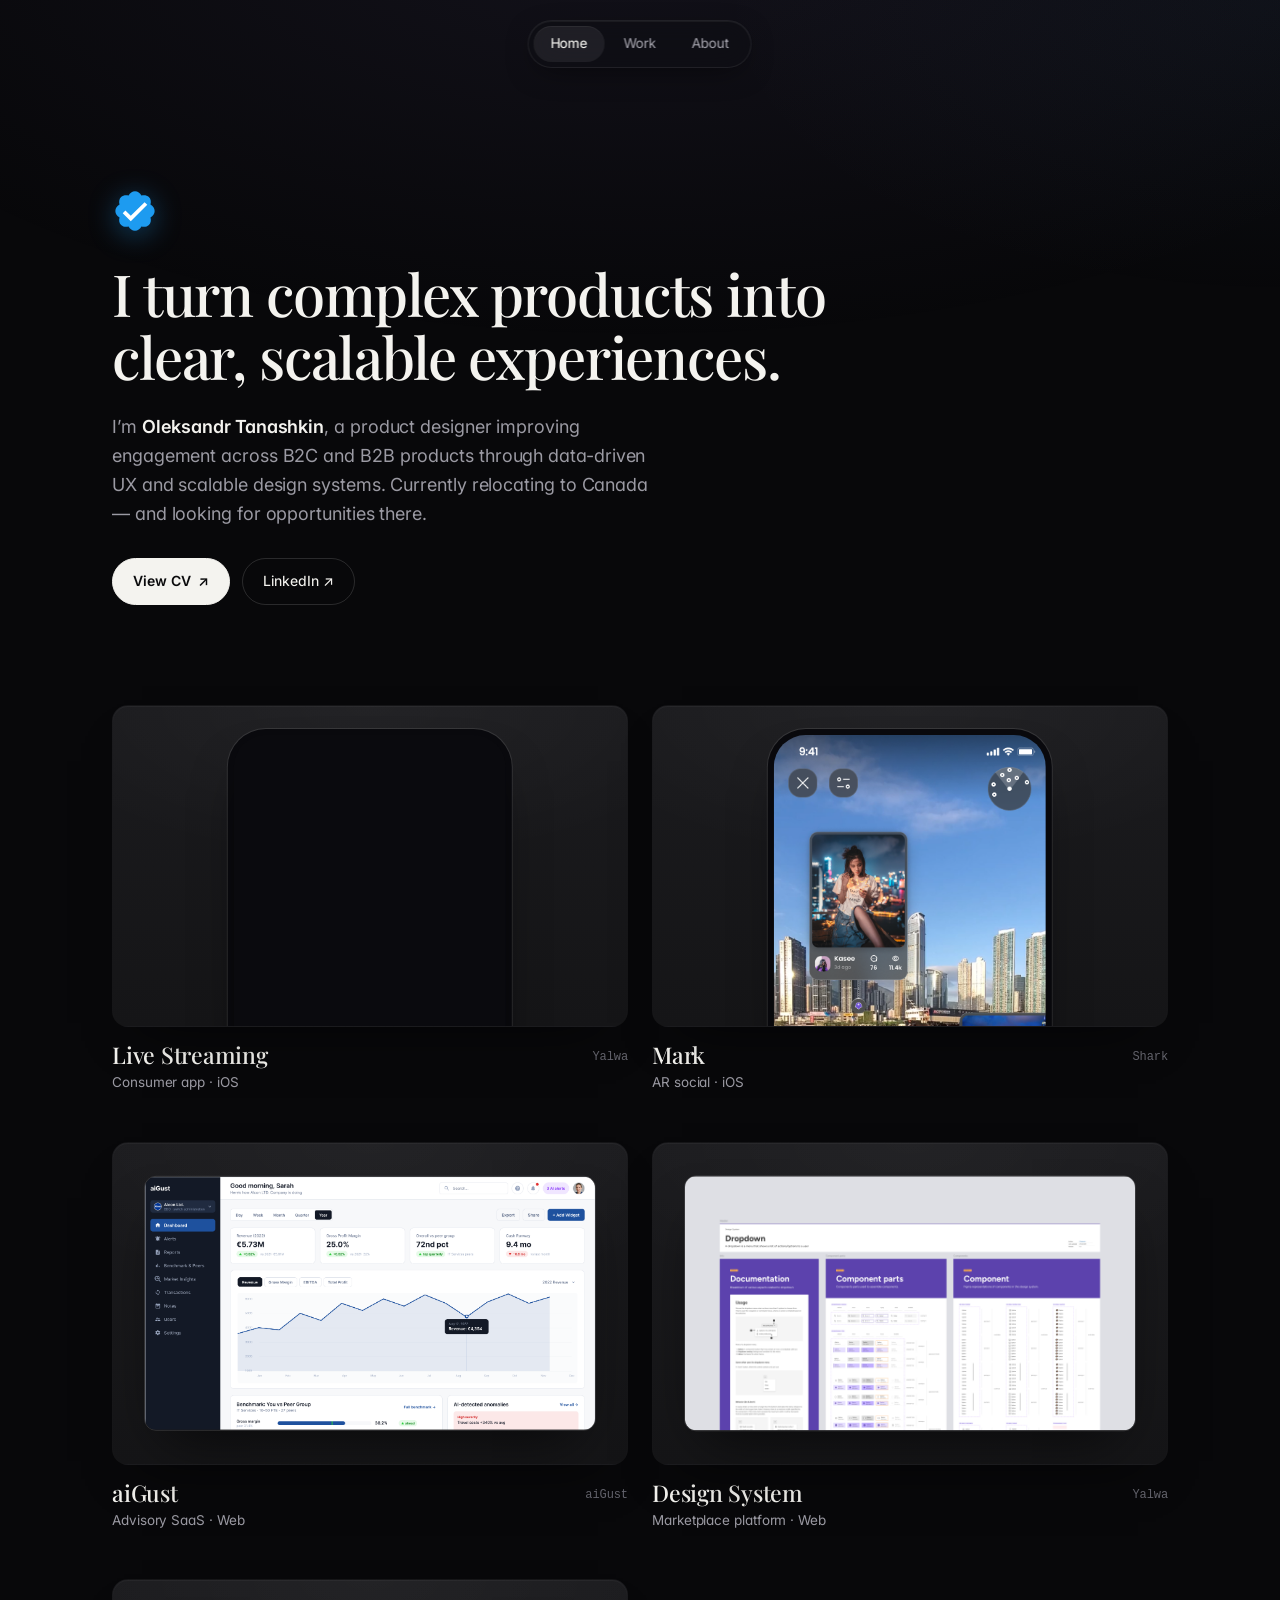
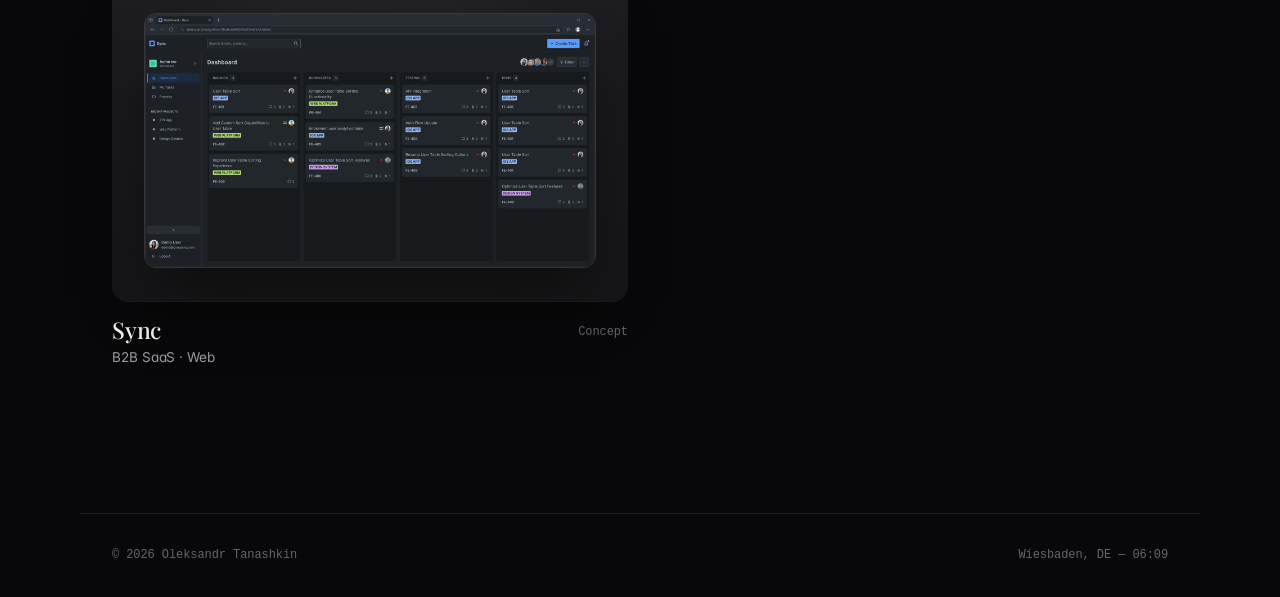
==== index.html @ a7ae7791 "Koala peek: clip below the badge so it hides cleanly instead of dissolving Co-Authored-By: Claude Op" ====
<!DOCTYPE html>
<html lang="en">
<head>
  <meta charset="UTF-8" />
  <meta name="viewport" content="width=device-width, initial-scale=1.0" />
  <title>Oleksandr Tanashkin — Product Designer</title>
  <meta name="description" content="Oleksandr Tanashkin is a product designer based in Wiesbaden, Germany. Worked at Yalwa, Shark Software." />
  <link rel="preconnect" href="https://fonts.googleapis.com" />
  <link rel="preconnect" href="https://fonts.gstatic.com" crossorigin />
  <link href="https://fonts.googleapis.com/css2?family=Playfair+Display:ital,wght@0,400..700;1,400..600&family=Inter:wght@400;500;600&family=Caveat:wght@500;600&display=swap" rel="stylesheet" />
  <link rel="stylesheet" href="assets/css/style.css" />
</head>
<body>
  <nav class="pill">
    <a href="index.html" class="is-active">Home</a>
    <a href="work.html">Work</a>
    <a href="me.html">About</a>
  </nav>

  <main class="home">
    <span class="badge-swap" title="g'day">
      <svg class="badge badge--check" viewBox="0 0 24 24" fill="none" xmlns="http://www.w3.org/2000/svg" aria-label="Verified">
        <path d="M22.25 12c0-1.43-.88-2.67-2.19-3.34.46-1.39.2-2.9-.81-3.91s-2.52-1.27-3.91-.81c-.66-1.31-1.91-2.19-3.34-2.19s-2.68.88-3.34 2.19c-1.39-.46-2.9-.2-3.91.81s-1.27 2.52-.81 3.91c-1.31.66-2.19 1.91-2.19 3.34s.88 2.67 2.19 3.34c-.46 1.39-.2 2.9.81 3.91s2.52 1.27 3.91.81c.66 1.31 1.91 2.19 3.34 2.19s2.68-.88 3.34-2.19c1.39.46 2.9.2 3.91-.81s1.27-2.52.81-3.91c1.31-.67 2.19-1.91 2.19-3.34z" fill="#1d9bf0"/>
        <path d="M9.8 17.3l-4.2-4.1L7 11.8l2.8 2.7L17 7.4l1.4 1.4-8.6 8.5z" fill="#fff"/>
      </svg>
      <span class="badge-peek"><svg class="badge badge--koala" viewBox="0 0 24 24" fill="none" xmlns="http://www.w3.org/2000/svg" aria-hidden="true">
        <circle cx="4.2" cy="8" r="3.9" fill="#b9c1cd" />
        <circle cx="19.8" cy="8" r="3.9" fill="#b9c1cd" />
        <circle cx="4.2" cy="8" r="2.05" fill="#c7a3ff" />
        <circle cx="19.8" cy="8" r="2.05" fill="#c7a3ff" />
        <path d="M22.25 12c0-1.43-.88-2.67-2.19-3.34.46-1.39.2-2.9-.81-3.91s-2.52-1.27-3.91-.81c-.66-1.31-1.91-2.19-3.34-2.19s-2.68.88-3.34 2.19c-1.39-.46-2.9-.2-3.91.81s-1.27 2.52-.81 3.91c-1.31.66-2.19 1.91-2.19 3.34s.88 2.67 2.19 3.34c-.46 1.39-.2 2.9.81 3.91s2.52 1.27 3.91.81c.66 1.31 1.91 2.19 3.34 2.19s2.68-.88 3.34-2.19c1.39.46 2.9.2 3.91-.81s1.27-2.52.81-3.91c1.31-.67 2.19-1.91 2.19-3.34z" fill="#cfd6e0"/>
        <circle cx="9.4" cy="12.3" r="1.05" fill="#23272f" />
        <circle cx="14.6" cy="12.3" r="1.05" fill="#23272f" />
        <ellipse cx="12" cy="15.5" rx="2.4" ry="1.85" fill="#23272f" />
      </svg></span>
    </span>

    <h1 class="intro__title">
      I turn complex products into <br class="intro__br" />clear, scalable experiences.
    </h1>
    <p class="intro__sub">
      I’m <strong>Oleksandr Tanashkin</strong>, a product designer improving engagement
      across B2C and B2B products through data-driven UX and scalable design systems.
      Currently relocating to Canada — and looking for opportunities there.
    </p>

    <div class="cta-row">
      <a class="cta cta--primary" href="assets/Oleksandr_Tanashkin_CV.pdf?v=20260721" target="_blank" rel="noopener">View CV <span aria-hidden="true">↗</span></a>
      <a class="cta" href="https://www.linkedin.com/in/alexander-tanashkin-6660981bb/" target="_blank" rel="noopener">LinkedIn ↗</a>
    </div>

    <ul class="gallery" id="work">
      <!-- Live Streaming (mobile) -->
      <li>
        <a class="gcard" href="project.html?p=live">
          <div class="gthumb">
            <div class="pshot"><video src="assets/work/live-match.mp4" autoplay loop muted playsinline aria-label="Live Streaming app screen"></video></div>
          </div>
          <div class="gfoot">
            <div class="gmeta"><span class="gtitle">Live Streaming</span><span class="gcat">Consumer app · iOS</span></div>
            <span class="gtag">Yalwa</span>
          </div>
        </a>
      </li>

      <!-- Mark (mobile) -->
      <li>
        <a class="gcard" href="project.html?p=social">
          <div class="gthumb">
            <div class="pshot"><img src="assets/work/ar-3.png" alt="Mark — AR social app screen" loading="lazy" /></div>
          </div>
          <div class="gfoot">
            <div class="gmeta"><span class="gtitle">Mark</span><span class="gcat">AR social · iOS</span></div>
            <span class="gtag">Shark</span>
          </div>
        </a>
      </li>

      <!-- aiGust (desktop) -->
      <li>
        <a class="gcard" href="project.html?p=gust">
          <div class="gthumb">
            <div class="wshot wshot--crop"><img src="assets/work/gust.png" alt="aiGust accountancy portal dashboard" loading="lazy" /></div>
          </div>
          <div class="gfoot">
            <div class="gmeta"><span class="gtitle">aiGust</span><span class="gcat">Advisory SaaS · Web</span></div>
            <span class="gtag">aiGust</span>
          </div>
        </a>
      </li>

      <!-- Design System (desktop) -->
      <li>
        <a class="gcard" href="project.html?p=system">
          <div class="gthumb">
            <div class="wshot"><img src="assets/work/ds-nested.jpg" alt="Design System — component documentation" loading="lazy" /></div>
          </div>
          <div class="gfoot">
            <div class="gmeta"><span class="gtitle">Design System</span><span class="gcat">Marketplace platform · Web</span></div>
            <span class="gtag">Yalwa</span>
          </div>
        </a>
      </li>

      <!-- Sync (desktop) -->
      <li>
        <a class="gcard" href="project.html?p=sync">
          <div class="gthumb">
            <div class="wshot"><img src="assets/work/sync.png" alt="Sync B2B SaaS dashboard" loading="lazy" /></div>
          </div>
          <div class="gfoot">
            <div class="gmeta"><span class="gtitle">Sync</span><span class="gcat">B2B SaaS · Web</span></div>
            <span class="gtag">Concept</span>
          </div>
        </a>
      </li>
    </ul>
  </main>

  <footer class="foot">
    <span>© 2026 Oleksandr Tanashkin</span>
    <span id="clock">Wiesbaden, DE</span>
  </footer>

  <script src="assets/js/main.js"></script>
</body>
</html>
---- assets/css/style.css ----
:root {
  --bg: #08080a;
  --bg-2: #121215;
  --ink: #f4f3ef;
  --muted: #9b9aa3;
  --faint: #65656e;
  --line: rgba(255,255,255,0.08);
  --line-2: rgba(255,255,255,0.14);
  --serif: "Playfair Display", Georgia, "Times New Roman", serif;
  --sans: "Inter", -apple-system, BlinkMacSystemFont, "Segoe UI", Roboto, sans-serif;
  --mono: ui-monospace, "SF Mono", Menlo, Consolas, monospace;
  --script: "Caveat", cursive;
  --ease: cubic-bezier(0.22, 1, 0.36, 1);
  --max: 1120px;
}

* { margin: 0; padding: 0; box-sizing: border-box; }
html { scroll-behavior: smooth; -webkit-text-size-adjust: 100%; }
body {
  background: var(--bg);
  color: var(--ink);
  font-family: var(--sans);
  font-size: 16px;
  line-height: 1.6;
  letter-spacing: -0.005em;
  font-feature-settings: "cv11", "ss01";
  -webkit-font-smoothing: antialiased;
  -moz-osx-font-smoothing: grayscale;
  overflow-x: hidden;
}
/* ambient depth */
body::before {
  content: ""; position: fixed; inset: 0; z-index: -1; pointer-events: none;
  background:
    radial-gradient(120% 80% at 50% -10%, rgba(120,108,180,0.10), transparent 60%),
    radial-gradient(80% 60% at 100% 0%, rgba(90,140,200,0.06), transparent 55%);
}
a { color: inherit; text-decoration: none; }
em { font-style: italic; }
::selection { background: var(--ink); color: var(--bg); }

@keyframes rise { from { opacity: 0; transform: translateY(18px); } to { opacity: 1; transform: none; } }
@keyframes fade { from { opacity: 0; } to { opacity: 1; } }

/* ---------- Pill nav ---------- */
.pill {
  position: fixed; top: 20px; left: 50%; transform: translateX(-50%);
  z-index: 100; display: flex; gap: 2px; padding: 5px;
  background: rgba(16,16,20,0.62);
  border: 1px solid var(--line); border-radius: 100px;
  box-shadow: 0 8px 30px -10px rgba(0,0,0,0.6), inset 0 1px 0 rgba(255,255,255,0.05);
  backdrop-filter: blur(16px) saturate(140%); -webkit-backdrop-filter: blur(16px) saturate(140%);
}
.pill a { font-size: 13.5px; font-weight: 450; color: var(--muted); padding: 7px 17px; border-radius: 100px; transition: color 0.25s ease, background 0.25s ease; }
.pill a:hover { color: var(--ink); }
.pill a.is-active { color: var(--ink); background: rgba(255,255,255,0.07); box-shadow: inset 0 1px 0 rgba(255,255,255,0.06); }

/* ---------- Home: intro ---------- */
.home { max-width: var(--max); margin: 0 auto; padding: clamp(128px, 17vw, 188px) 32px 0; }
.badge { width: 46px; height: 46px; display: block; margin-bottom: 28px; animation: rise 0.8s var(--ease) both; filter: drop-shadow(0 5px 14px rgba(29,155,240,0.38)); }

/* easter egg: the verified badge becomes a koala on hover.
   On load it peeks out from behind the badge once, so the interaction is discoverable. */
.badge-swap { position: relative; display: block; width: 46px; height: 46px; margin-bottom: 28px; animation: rise 0.8s var(--ease) both; cursor: pointer; }
.badge-swap .badge { position: absolute; inset: 0; margin: 0; animation: none; transition: opacity 0.3s var(--ease), transform 0.45s var(--ease); }
.badge--check { z-index: 2; }
/* clips the koala at the badge's bottom edge so it can only ever be seen peeking above it */
.badge-peek { position: absolute; inset: 0; z-index: 1; clip-path: inset(-200% 0 0 0); }
.badge--koala { opacity: 0; transform: scale(0.8) rotate(-14deg); filter: drop-shadow(0 5px 14px rgba(199,163,255,0.36)); }
.badge-peek .badge--koala { animation: koala-peek 2.6s var(--ease) 1.15s 1; }
@keyframes koala-peek {
  0%   { opacity: 1; transform: translateY(60%) scale(0.94) rotate(0deg); }
  14%  { opacity: 1; transform: translateY(-44%) scale(1) rotate(-7deg); }
  38%  { opacity: 1; transform: translateY(-40%) scale(1) rotate(5deg); }
  62%  { opacity: 1; transform: translateY(-44%) scale(1) rotate(0deg); }
  92%  { opacity: 1; transform: translateY(60%) scale(0.94) rotate(0deg); }
  100% { opacity: 0; transform: translateY(60%) scale(0.94) rotate(0deg); }
}
.badge-swap:hover .badge--check,
.badge-swap.is-koala .badge--check { opacity: 0; transform: scale(0.8) rotate(14deg); }
.badge-swap:hover .badge--koala,
.badge-swap.is-koala .badge--koala { opacity: 1; transform: scale(1) rotate(0deg); }
.intro__title {
  font-family: var(--serif); font-weight: 500;
  font-size: clamp(31px, 5vw, 58px); line-height: 1.08; letter-spacing: -0.02em;
  max-width: 30ch; text-wrap: balance;
  animation: rise 0.85s var(--ease) 0.06s both;
}
.intro__title a { white-space: nowrap; background-image: linear-gradient(currentColor, currentColor); background-size: 100% 1px; background-position: 0 92%; background-repeat: no-repeat; transition: color 0.25s ease, opacity 0.25s ease; opacity: 0.95; }
.intro__title a:hover { opacity: 0.55; }
.intro__sub {
  color: var(--muted); font-size: clamp(15px, 1.7vw, 18px); line-height: 1.6;
  max-width: 50ch; margin-top: 26px;
  animation: rise 0.85s var(--ease) 0.14s both;
}
.intro__sub strong { color: var(--ink); font-weight: 600; }

/* ---------- CTA buttons ---------- */
.cta-row { display: flex; gap: 12px; flex-wrap: wrap; margin-top: 30px; animation: rise 0.85s var(--ease) 0.2s both; }
.cta { display: inline-flex; align-items: center; gap: 8px; font-size: 14px; font-weight: 450; padding: 11px 20px; border-radius: 100px; border: 1px solid var(--line-2); color: var(--ink); transition: background 0.25s ease, border-color 0.25s ease, color 0.25s ease, transform 0.25s ease; }
.cta:hover { background: rgba(255,255,255,0.08); transform: translateY(-1px); }
.cta--primary { background: var(--ink); color: #0a0a0c; border-color: var(--ink); font-weight: 600; }
.cta--primary:hover { background: #fff; color: #0a0a0c; }

/* ---------- Home: work gallery (uniform grid) ---------- */
.gallery { display: grid; grid-template-columns: repeat(2, 1fr); gap: clamp(30px, 4vw, 48px) 24px; margin-top: clamp(60px, 9vw, 100px); list-style: none; scroll-margin-top: 100px; }
.gallery--page { margin-top: clamp(40px, 6vw, 64px); }
.gallery > li { list-style: none; }
.gcard { display: block; animation: rise 0.9s var(--ease) both; }
.gthumb {
  position: relative; aspect-ratio: 16/10; border-radius: 16px; overflow: hidden;
  border: 1px solid transparent;
  box-shadow: 0 1px 0 rgba(255,255,255,0.04) inset, 0 26px 50px -30px rgba(0,0,0,0.7);
  transition: transform 0.5s var(--ease), border-color 0.45s ease, box-shadow 0.45s ease;
}
.gcard:hover .gthumb { transform: translateY(-5px); border-color: var(--line-2); box-shadow: 0 1px 0 rgba(255,255,255,0.06) inset, 0 40px 70px -32px rgba(0,0,0,0.8); }
.gfoot { display: flex; align-items: flex-start; justify-content: space-between; gap: 14px; margin-top: 16px; }
.gtitle { display: block; font-family: var(--serif); font-weight: 500; font-size: clamp(18px, 2.1vw, 23px); letter-spacing: -0.01em; line-height: 1.05; }
.gcat { display: block; color: var(--muted); font-size: 13.5px; margin-top: 5px; }
.gtag { font-family: var(--mono); font-size: 12px; color: var(--faint); white-space: nowrap; padding-top: 5px; }

/* ---------- Framed product shots inside thumbnails ---------- */
.gthumb { background: linear-gradient(180deg, #1b1b1e, #151517); }
.gthumb::after { content: ""; position: absolute; inset: 0; z-index: 1; pointer-events: none; background: radial-gradient(130% 90% at 50% 0%, rgba(255,255,255,0.035), transparent 55%); }

/* phone shot — large, bleeding off the bottom edge */
.pshot { position: absolute; left: 50%; top: 9%; transform: translateX(-50%); width: 53%; aspect-ratio: 9/19.3;
  background: #0a0a0e; border-radius: 32px; overflow: hidden; z-index: 2;
  box-shadow: 0 30px 55px -18px rgba(0,0,0,0.65), 0 0 0 6px #0a0a0e, 0 0 0 7px rgba(255,255,255,0.10); }
.pshot img, .pshot video { position: absolute; inset: 0; width: 100%; height: 100%; object-fit: cover; object-position: top center; display: block; }
.scr--ar { position: absolute; inset: 0; background: linear-gradient(170deg, #ffd9e8, #d8c4ff 55%, #bcd8ff); padding: 30px 16px 0; }
.scr--ar .scrstat { font-size: 10px; font-weight: 700; color: rgba(58,44,68,0.6); display: flex; justify-content: space-between; }
.scr--ar .scrh { font-size: 12px; text-align: center; margin-top: 18px; color: rgba(58,44,68,0.72); }

/* landscape window shot — full desktop screenshot centered in the card */
.wshot { position: absolute; left: 6%; right: 6%; top: 50%; transform: translateY(-50%); z-index: 2;
  border-radius: 12px; overflow: hidden; border: 1px solid rgba(255,255,255,0.12);
  box-shadow: 0 28px 55px -22px rgba(0,0,0,0.65); }
.wshot img { width: 100%; display: block; }
/* near-square screenshots: crop the bottom into a 16:9 window that matches the landscape cards */
.wshot--crop { aspect-ratio: 16/9; }
.wshot--crop img { height: 100%; object-fit: cover; object-position: top center; }

/* browser shot — window with chrome, bleeding off the bottom */
.bshot { position: absolute; left: 7%; right: 7%; top: 9%; border-radius: 12px 12px 0 0; overflow: hidden; z-index: 2;
  border: 1px solid rgba(255,255,255,0.12); box-shadow: 0 30px 55px -20px rgba(0,0,0,0.6); background: #fff; }
.bshot--dark { background: #16181d; border-color: rgba(255,255,255,0.08); }
.bbar { height: 30px; display: flex; align-items: center; gap: 6px; padding: 0 13px; background: #f1efea; border-bottom: 1px solid #e6e3db; }
.bshot--dark .bbar { background: #1d2026; border-bottom-color: rgba(255,255,255,0.06); }
.bbar i { width: 9px; height: 9px; border-radius: 50%; background: #d6d2c8; }
.bshot--dark .bbar i { background: #3a3e46; }
.bbody { padding: 18px 18px 0; }
.bshot .dash, .bshot .cons { max-width: none; width: 100%; }

/* ---------- UI mockups (content for shots) ---------- */
.mock { width: 100%; height: 100%; display: grid; place-items: center; overflow: hidden; position: relative; }
.mock > * { transform-origin: center; }
.mock::after { content: ""; position: absolute; inset: 0; background: radial-gradient(130% 100% at 50% 0%, rgba(255,255,255,0.06), transparent 55%); pointer-events: none; z-index: 2; }
.mock--horizon { background: linear-gradient(165deg, #34204a 0%, #1a1228 55%, #0f0a18 100%); }
.mock--ledger  { background: linear-gradient(165deg, #f6f4ef, #e9e6df); }
.mock--atlas   { background: linear-gradient(165deg, #16181d, #0c0d10); }
.mock--bloom   { background: linear-gradient(165deg, #ffd9e8, #d8c4ff 55%, #bcd8ff); }

/* phone */
.phone { width: 192px; max-width: 100%; aspect-ratio: 9/19; background: linear-gradient(180deg, #111118, #0a0a0e); border-radius: 30px; border: 1px solid rgba(255,255,255,0.10); padding: 14px 14px 12px; box-shadow: 0 30px 60px -22px rgba(0,0,0,0.75), inset 0 1px 0 rgba(255,255,255,0.06); display: flex; flex-direction: column; }
.phone__status { display: flex; align-items: center; justify-content: space-between; font-size: 9.5px; color: rgba(255,255,255,0.7); font-weight: 600; margin-bottom: 14px; }
.phone__bat { width: 18px; height: 9px; border-radius: 2.5px; border: 1px solid rgba(255,255,255,0.4); position: relative; }
.phone__bat::after { content: ""; position: absolute; inset: 1.5px; width: 60%; border-radius: 1px; background: rgba(255,255,255,0.8); }
.phone__h { font-size: 15px; color: #fff; font-weight: 600; letter-spacing: -0.01em; }
.phone__hsub { font-size: 10px; color: rgba(255,255,255,0.45); margin-bottom: 16px; }
.phone__tab { margin-top: auto; padding-top: 12px; display: flex; justify-content: space-around; border-top: 1px solid rgba(255,255,255,0.07); }
.phone__tab i { width: 16px; height: 16px; border-radius: 5px; background: rgba(255,255,255,0.14); }
.phone__tab i.on { background: #ff8c69; box-shadow: 0 0 12px rgba(255,140,105,0.5); }

/* timeline */
.tl { display: flex; flex-direction: column; gap: 13px; }
.tl__row { display: flex; gap: 10px; align-items: flex-start; }
.tl__dot { width: 8px; height: 8px; border-radius: 50%; background: var(--c, #ff8c69); margin-top: 4px; flex: none; box-shadow: 0 0 0 3px rgba(255,255,255,0.05), 0 0 10px var(--c, #ff8c69); }
.tl__b { font-size: 11.5px; color: #f0f0f4; font-weight: 500; }
.tl__s { font-size: 9.5px; color: rgba(255,255,255,0.4); margin-top: 1px; }

/* dashboard */
.dash { width: 100%; max-width: 320px; color: #16150f; }
.dash__head { display: flex; align-items: center; gap: 8px; margin-bottom: 18px; }
.dash__av { width: 24px; height: 24px; border-radius: 50%; background: linear-gradient(135deg, #1f9d57, #0b3d2e); }
.dash__hi { font-size: 11px; color: #6f6c64; }
.dash__label { font-size: 11px; color: #8a8780; letter-spacing: 0.01em; }
.dash__big { font-family: var(--serif); font-size: 40px; font-weight: 600; letter-spacing: -0.025em; line-height: 1; margin: 5px 0 4px; }
.dash__delta { font-size: 11px; color: #1f9d57; font-weight: 600; }
.dash__chart { margin: 18px 0 14px; display: block; }
.dash__row { display: flex; gap: 9px; }
.chip { flex: 1; background: #fff; border: 1px solid #e7e4dc; border-radius: 11px; padding: 10px 11px; box-shadow: 0 6px 14px -10px rgba(0,0,0,0.25); }
.chip__k { font-size: 9.5px; color: #8a8780; margin-bottom: 2px; }
.chip__v { font-size: 16px; font-weight: 600; letter-spacing: -0.01em; }

/* console */
.cons { width: 100%; max-width: 330px; }
.cons__bar { display: flex; align-items: center; justify-content: space-between; margin-bottom: 16px; }
.cons__title { font-size: 12.5px; color: #e2e2e8; font-weight: 600; }
.cons__btn { font-size: 10px; color: #06120b; background: linear-gradient(180deg, #84ffae, #54e98a); padding: 6px 12px; border-radius: 8px; font-weight: 700; box-shadow: 0 6px 16px -6px rgba(106,255,155,0.5); }
.svc { display: flex; align-items: center; justify-content: space-between; padding: 11px 13px; border: 1px solid rgba(255,255,255,0.07); border-radius: 11px; margin-bottom: 9px; background: linear-gradient(180deg, rgba(255,255,255,0.035), rgba(255,255,255,0.015)); }
.svc__l { display: flex; align-items: center; gap: 9px; }
.svc__led { width: 7px; height: 7px; border-radius: 50%; }
.svc__led.ok { background: #6aff9b; box-shadow: 0 0 8px rgba(106,255,155,0.7); }
.svc__led.warn { background: #ffd86a; box-shadow: 0 0 8px rgba(255,216,106,0.7); }
.svc__name { font-size: 11px; color: #d8d8de; font-family: var(--mono); }
.svc__pill { font-size: 9px; padding: 3px 9px; border-radius: 100px; font-weight: 500; }
.svc__pill.ok { color: #6aff9b; background: rgba(106,255,155,0.10); }
.svc__pill.warn { color: #ffd86a; background: rgba(255,216,106,0.10); }

/* calm */
.calm { width: 188px; max-width: 100%; }
.calm__hi { font-size: 12px; color: rgba(58,44,68,0.65); text-align: center; }
.calm__ring { width: 96px; height: 96px; border-radius: 50%; margin: 18px auto; background: radial-gradient(circle at 36% 30%, #fff, rgba(255,255,255,0.25) 70%); box-shadow: 0 18px 40px -12px rgba(120,80,160,0.55), inset 0 0 24px rgba(255,255,255,0.5); animation: breathe 5.5s ease-in-out infinite; }
@keyframes breathe { 0%,100% { transform: scale(0.84); } 50% { transform: scale(1); } }
.calm__card { background: rgba(255,255,255,0.55); border: 1px solid rgba(255,255,255,0.7); border-radius: 14px; padding: 14px 16px; backdrop-filter: blur(6px); -webkit-backdrop-filter: blur(6px); box-shadow: 0 14px 30px -16px rgba(120,80,160,0.4); }
.calm__q { font-family: var(--serif); font-size: 17px; font-style: italic; color: #3a2c44; text-align: center; line-height: 1.25; }
.calm__dock { display: flex; justify-content: center; gap: 8px; margin-top: 16px; }
.calm__dock i { width: 6px; height: 6px; border-radius: 50%; background: rgba(58,44,68,0.28); }
.calm__dock i.on { background: rgba(58,44,68,0.7); }

/* ---------- Footer ---------- */
.foot { max-width: var(--max); margin: clamp(84px, 12vw, 144px) auto 0; display: flex; justify-content: space-between; padding: 32px; border-top: 1px solid var(--line); font-family: var(--mono); font-size: 12px; color: var(--faint); }

/* ---------- Me page ---------- */
.me { max-width: 940px; margin: 0 auto; padding: clamp(128px, 16vw, 176px) 32px 0; display: grid; grid-template-columns: 320px 1fr; gap: clamp(40px, 5vw, 64px); align-items: stretch; }
.me__photo { width: 100%; height: 100%; min-height: 400px; border-radius: 16px; background: #141416; position: relative; overflow: hidden; box-shadow: 0 30px 60px -30px rgba(0,0,0,0.7); animation: rise 0.9s var(--ease) both; }
.me__photo img { width: 100%; height: 100%; object-fit: cover; object-position: center top; display: block; }
.me__title { font-family: var(--serif); font-weight: 600; font-size: clamp(38px, 5.6vw, 60px); letter-spacing: -0.025em; line-height: 1; text-wrap: balance; animation: rise 0.85s var(--ease) 0.05s both; }
.me__bio { margin-top: 28px; max-width: 48ch; animation: rise 0.85s var(--ease) 0.12s both; }
.me__bio p { color: var(--muted); margin-bottom: 18px; }
.me__bio a { color: var(--ink); background-image: linear-gradient(currentColor, currentColor); background-size: 100% 1px; background-position: 0 100%; background-repeat: no-repeat; transition: opacity 0.2s ease; opacity: 0.92; }
.me__bio a:hover { opacity: 0.55; }
.me__sign { font-family: var(--script); font-size: 42px; line-height: 1; margin-top: 10px; color: var(--ink); opacity: 0.92; }
.me__actions { margin-top: 32px; display: flex; flex-direction: column; align-items: flex-start; gap: 22px; }
.me__social { display: flex; flex-wrap: wrap; gap: 12px 22px; font-family: var(--mono); font-size: 12.5px; letter-spacing: 0.04em; }
.me__social a { color: var(--muted); transition: color 0.2s ease; }
.me__social a:hover { color: var(--ink); }

/* ---------- About: experience / CV ---------- */
.xp { max-width: 940px; margin: 0 auto; padding: clamp(36px, 5vw, 56px) 32px 0; }
.xp__h { font-family: var(--serif); font-weight: 500; font-size: clamp(30px, 4vw, 40px); letter-spacing: -0.025em; line-height: 1; padding-top: clamp(32px, 4.5vw, 48px); border-top: 1px solid var(--line); }
.xp__list { list-style: none; margin-top: clamp(32px, 4.5vw, 52px); }
.xp__item { display: grid; grid-template-columns: 320px 1fr; gap: clamp(40px, 5vw, 64px); }
.xp__item + .xp__item { margin-top: clamp(30px, 4vw, 48px); }
.xp__when { display: flex; flex-direction: column; gap: 4px; padding-top: 7px; }
.xp__date { font-size: 14.5px; color: var(--muted); }
.xp__loc { font-size: 14.5px; color: var(--faint); }
.xp__role { font-family: var(--serif); font-weight: 500; font-size: clamp(22px, 2.6vw, 28px); letter-spacing: -0.02em; line-height: 1.1; }
.xp__co { font-size: 15px; font-weight: 500; color: var(--ink); margin-top: 8px; }
.xp__desc { color: var(--muted); font-size: 15px; line-height: 1.6; margin-top: 12px; max-width: 60ch; }

@media (prefers-reduced-motion: reduce) {
  *, *::before, *::after { animation: none !important; transition-duration: 0.001ms !important; }
  html { scroll-behavior: auto; }
}

@media (max-width: 760px) {
  .gallery { grid-template-columns: 1fr; }
  .me { grid-template-columns: 1fr; }
  .me__photo { height: auto; min-height: 0; aspect-ratio: 3/4; max-width: 260px; }
  .intro__br { display: none; }
  .xp__item { grid-template-columns: 1fr; gap: 8px; }
  .xp__when { flex-direction: row; gap: 12px; padding-top: 0; }
}
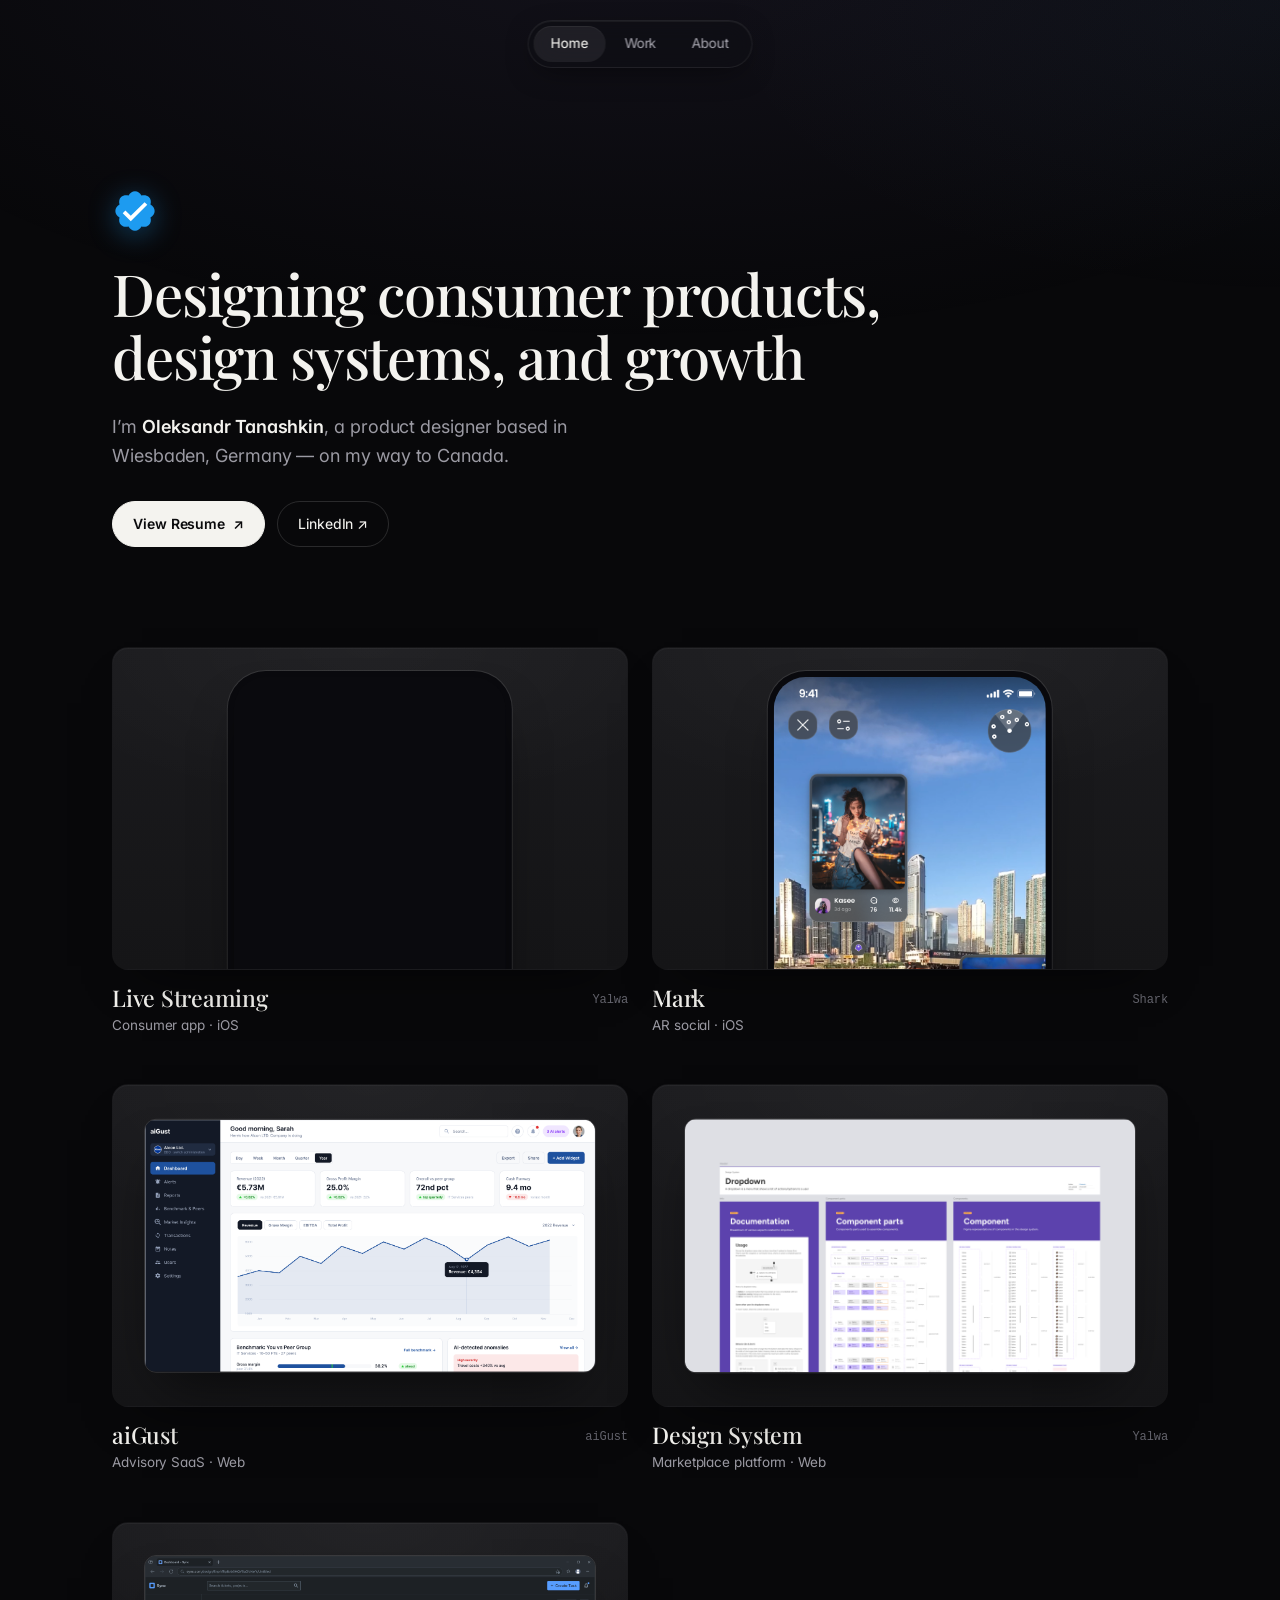
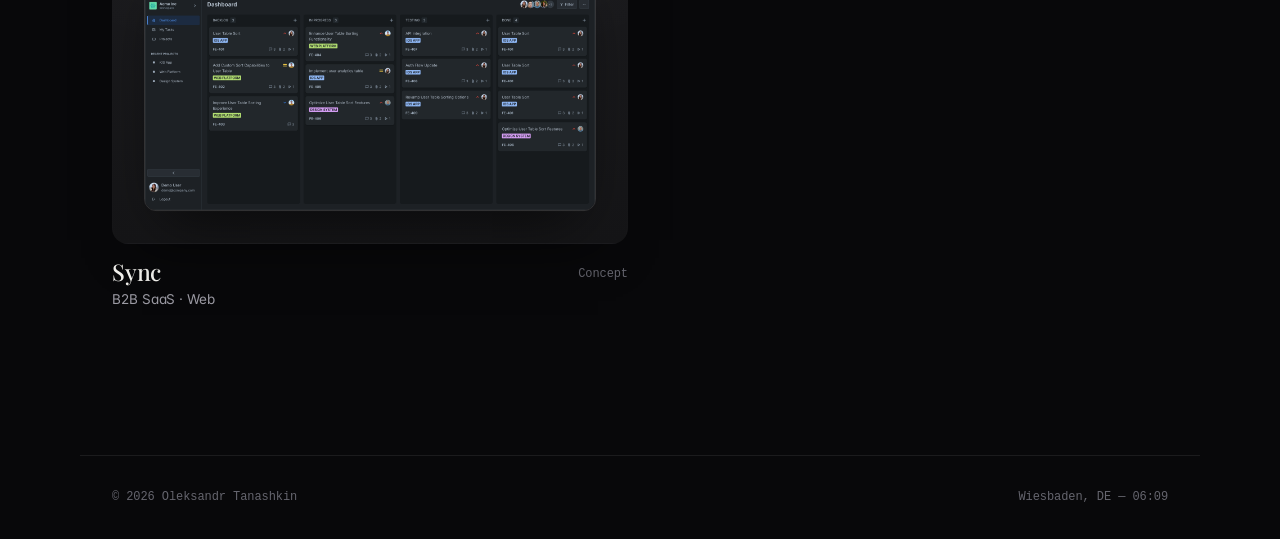
==== commit 28135bf5: "Home: restore live hero with new title/subtitle + maple-leaf badge; add motion & ATS resume - Home: " ====
--- a/index.html
+++ b/index.html
@@ -9,6 +9,7 @@
   <link rel="preconnect" href="https://fonts.gstatic.com" crossorigin />
   <link href="https://fonts.googleapis.com/css2?family=Playfair+Display:ital,wght@0,400..700;1,400..600&family=Inter:wght@400;500;600&family=Caveat:wght@500;600&display=swap" rel="stylesheet" />
   <link rel="stylesheet" href="assets/css/style.css" />
+  <script>document.documentElement.classList.add('has-js');</script>
 </head>
 <body>
   <nav class="pill">
@@ -18,34 +19,27 @@
   </nav>
 
   <main class="home">
-    <span class="badge-swap" title="g'day">
+    <span class="badge-swap">
       <svg class="badge badge--check" viewBox="0 0 24 24" fill="none" xmlns="http://www.w3.org/2000/svg" aria-label="Verified">
         <path d="M22.25 12c0-1.43-.88-2.67-2.19-3.34.46-1.39.2-2.9-.81-3.91s-2.52-1.27-3.91-.81c-.66-1.31-1.91-2.19-3.34-2.19s-2.68.88-3.34 2.19c-1.39-.46-2.9-.2-3.91.81s-1.27 2.52-.81 3.91c-1.31.66-2.19 1.91-2.19 3.34s.88 2.67 2.19 3.34c-.46 1.39-.2 2.9.81 3.91s2.52 1.27 3.91.81c.66 1.31 1.91 2.19 3.34 2.19s2.68-.88 3.34-2.19c1.39.46 2.9.2 3.91-.81s1.27-2.52.81-3.91c1.31-.67 2.19-1.91 2.19-3.34z" fill="#1d9bf0"/>
         <path d="M9.8 17.3l-4.2-4.1L7 11.8l2.8 2.7L17 7.4l1.4 1.4-8.6 8.5z" fill="#fff"/>
       </svg>
-      <span class="badge-peek"><svg class="badge badge--koala" viewBox="0 0 24 24" fill="none" xmlns="http://www.w3.org/2000/svg" aria-hidden="true">
-        <circle cx="4.2" cy="8" r="3.9" fill="#b9c1cd" />
-        <circle cx="19.8" cy="8" r="3.9" fill="#b9c1cd" />
-        <circle cx="4.2" cy="8" r="2.05" fill="#c7a3ff" />
-        <circle cx="19.8" cy="8" r="2.05" fill="#c7a3ff" />
-        <path d="M22.25 12c0-1.43-.88-2.67-2.19-3.34.46-1.39.2-2.9-.81-3.91s-2.52-1.27-3.91-.81c-.66-1.31-1.91-2.19-3.34-2.19s-2.68.88-3.34 2.19c-1.39-.46-2.9-.2-3.91.81s-1.27 2.52-.81 3.91c-1.31.66-2.19 1.91-2.19 3.34s.88 2.67 2.19 3.34c-.46 1.39-.2 2.9.81 3.91s2.52 1.27 3.91.81c.66 1.31 1.91 2.19 3.34 2.19s2.68-.88 3.34-2.19c1.39.46 2.9.2 3.91-.81s1.27-2.52.81-3.91c1.31-.67 2.19-1.91 2.19-3.34z" fill="#cfd6e0"/>
-        <circle cx="9.4" cy="12.3" r="1.05" fill="#23272f" />
-        <circle cx="14.6" cy="12.3" r="1.05" fill="#23272f" />
-        <ellipse cx="12" cy="15.5" rx="2.4" ry="1.85" fill="#23272f" />
-      </svg></span>
+      <svg class="badge badge--leaf" viewBox="619.2 223.7 411 411" fill="none" xmlns="http://www.w3.org/2000/svg" aria-hidden="true" preserveAspectRatio="xMidYMid meet">
+        <path d="m825.29 235.29-32.14 59.996c-3.653 6.5233-10.19 5.9169-16.71 2.2718l-23.267-12.058 17.353 92.114c3.653 17.115-8.269 17.115-14.135 9.7196l-40.607-45.463-6.597 23.1c-.756 3.043-4.135 6.208-9.196 5.44l-51.336-10.797 13.489 49.05c2.887 10.917 5.132 15.428-2.917 18.301l-18.281 8.596 88.28 71.71c3.494 2.717 5.259 7.606 4.009 12.099l-7.727 25.367c30.396-3.5 57.648-8.766 88.056-12.062 2.686-.29 7.172 4.164 7.154 7.293l-4.028 83.026h14.83l-2.34-82.869c-.017-3.129 4.023-7.746 6.71-7.456 30.408 3.296 57.66 8.562 88.056 12.062l-7.727-25.367c-1.25-4.493.515-9.382 4.009-12.099l88.28-71.71-18.281-8.596c-8.049-2.873-5.804-7.384-2.917-18.301l13.489-49.05-51.336 10.797c-5.061.768-8.44-2.397-9.196-5.44l-6.597-23.1-40.607 45.463c-5.866 7.396-17.788 7.396-14.135-9.72l17.353-92.114-23.267 12.058c-6.52 3.645-13.057 4.251-16.71-2.272z" fill="#1d9bf0"/>
+        <path class="leaf-tick" d="M9.8 17.3l-4.2-4.1L7 11.8l2.8 2.7L17 7.4l1.4 1.4-8.6 8.5z" fill="#fff" transform="translate(824.7 449) scale(11.5) translate(-12 -12.35)"/>
+      </svg>
     </span>
 
-    <h1 class="intro__title">
-      I turn complex products into <br class="intro__br" />clear, scalable experiences.
+    <h1 class="intro__title reveal-lines">
+      Designing consumer products, design systems, and growth
     </h1>
     <p class="intro__sub">
-      I’m <strong>Oleksandr Tanashkin</strong>, a product designer improving engagement
-      across B2C and B2B products through data-driven UX and scalable design systems.
-      Currently relocating to Canada — and looking for opportunities there.
+      I’m <strong>Oleksandr Tanashkin</strong>, a product designer based in Wiesbaden, Germany —
+      on my way to Canada.
     </p>
 
     <div class="cta-row">
-      <a class="cta cta--primary" href="assets/Oleksandr_Tanashkin_CV.pdf?v=20260721" target="_blank" rel="noopener">View CV <span aria-hidden="true">↗</span></a>
+      <a class="cta cta--primary" href="assets/Oleksandr_Tanashkin_Product_Designer_Resume.pdf?v=20260802" target="_blank" rel="noopener">View Resume <span aria-hidden="true">↗</span></a>
       <a class="cta" href="https://www.linkedin.com/in/alexander-tanashkin-6660981bb/" target="_blank" rel="noopener">LinkedIn ↗</a>
     </div>
 
--- a/assets/css/style.css
+++ b/assets/css/style.css
@@ -59,27 +59,17 @@
 .home { max-width: var(--max); margin: 0 auto; padding: clamp(128px, 17vw, 188px) 32px 0; }
 .badge { width: 46px; height: 46px; display: block; margin-bottom: 28px; animation: rise 0.8s var(--ease) both; filter: drop-shadow(0 5px 14px rgba(29,155,240,0.38)); }
 
-/* easter egg: the verified badge becomes a koala on hover.
-   On load it peeks out from behind the badge once, so the interaction is discoverable. */
+/* easter egg: the verified badge morphs into the Canadian maple leaf on hover/tap.
+   Keeps the blue + white tick; only the silhouette changes. */
 .badge-swap { position: relative; display: block; width: 46px; height: 46px; margin-bottom: 28px; animation: rise 0.8s var(--ease) both; cursor: pointer; }
 .badge-swap .badge { position: absolute; inset: 0; margin: 0; animation: none; transition: opacity 0.3s var(--ease), transform 0.45s var(--ease); }
 .badge--check { z-index: 2; }
-/* clips the koala at the badge's bottom edge so it can only ever be seen peeking above it */
-.badge-peek { position: absolute; inset: 0; z-index: 1; clip-path: inset(-200% 0 0 0); }
-.badge--koala { opacity: 0; transform: scale(0.8) rotate(-14deg); filter: drop-shadow(0 5px 14px rgba(199,163,255,0.36)); }
-.badge-peek .badge--koala { animation: koala-peek 2.6s var(--ease) 1.15s 1; }
-@keyframes koala-peek {
-  0%   { opacity: 1; transform: translateY(60%) scale(0.94) rotate(0deg); }
-  14%  { opacity: 1; transform: translateY(-44%) scale(1) rotate(-7deg); }
-  38%  { opacity: 1; transform: translateY(-40%) scale(1) rotate(5deg); }
-  62%  { opacity: 1; transform: translateY(-44%) scale(1) rotate(0deg); }
-  92%  { opacity: 1; transform: translateY(60%) scale(0.94) rotate(0deg); }
-  100% { opacity: 0; transform: translateY(60%) scale(0.94) rotate(0deg); }
-}
+.badge--leaf { z-index: 1; opacity: 0; transform: scale(0.72) rotate(-18deg); filter: drop-shadow(0 5px 14px rgba(29,155,240,0.38)); }
+/* revealed on hover and on tap (hover/tap only — no auto-reveal on load) */
 .badge-swap:hover .badge--check,
-.badge-swap.is-koala .badge--check { opacity: 0; transform: scale(0.8) rotate(14deg); }
-.badge-swap:hover .badge--koala,
-.badge-swap.is-koala .badge--koala { opacity: 1; transform: scale(1) rotate(0deg); }
+.badge-swap.is-alt .badge--check { opacity: 0; transform: scale(0.72) rotate(18deg); }
+.badge-swap:hover .badge--leaf,
+.badge-swap.is-alt .badge--leaf { opacity: 1; transform: scale(1) rotate(0deg); }
 .intro__title {
   font-family: var(--serif); font-weight: 500;
   font-size: clamp(31px, 5vw, 58px); line-height: 1.08; letter-spacing: -0.02em;
@@ -94,6 +84,26 @@
   animation: rise 0.85s var(--ease) 0.14s both;
 }
 .intro__sub strong { color: var(--ink); font-weight: 600; }
+
+/* headline: line-by-line mask reveal — each line slides up from behind its own mask */
+.intro__title.reveal-lines { animation: none; }
+.has-js .intro__title.reveal-lines { visibility: hidden; }
+.intro__title.reveal-lines.built { visibility: visible; }
+.reveal-lines .ln { display: block; overflow: hidden; padding-bottom: 0.09em; margin-bottom: -0.09em; }
+.reveal-lines .ln-in {
+  display: block; transform: translateY(112%); will-change: transform;
+  transition: transform 1.05s cubic-bezier(0.16, 1, 0.3, 1);
+}
+.reveal-lines.is-in .ln-in { transform: translateY(0); }
+
+/* cursor spotlight — soft glow that follows the pointer behind the content */
+.spotlight {
+  position: fixed; inset: 0; z-index: -1; pointer-events: none;
+  opacity: 0; transition: opacity 0.7s ease;
+  background: radial-gradient(560px circle at var(--mx, 50%) var(--my, 26%),
+    rgba(199,163,255,0.11), rgba(140,120,200,0.045) 32%, transparent 62%);
+}
+.spotlight.on { opacity: 1; }
 
 /* ---------- CTA buttons ---------- */
 .cta-row { display: flex; gap: 12px; flex-wrap: wrap; margin-top: 30px; animation: rise 0.85s var(--ease) 0.2s both; }
@@ -114,6 +124,10 @@
   transition: transform 0.5s var(--ease), border-color 0.45s ease, box-shadow 0.45s ease;
 }
 .gcard:hover .gthumb { transform: translateY(-5px); border-color: var(--line-2); box-shadow: 0 1px 0 rgba(255,255,255,0.06) inset, 0 40px 70px -32px rgba(0,0,0,0.8); }
+/* hover: gently zoom the whole mockup — frame/bezel + screenshot — inside the card */
+.pshot, .wshot { transition: transform 0.55s var(--ease), box-shadow 0.45s ease; }
+.gcard:hover .pshot { transform: translateX(-50%) scale(1.05); }
+.gcard:hover .wshot { transform: translateY(-50%) scale(1.05); }
 .gfoot { display: flex; align-items: flex-start; justify-content: space-between; gap: 14px; margin-top: 16px; }
 .gtitle { display: block; font-family: var(--serif); font-weight: 500; font-size: clamp(18px, 2.1vw, 23px); letter-spacing: -0.01em; line-height: 1.05; }
 .gcat { display: block; color: var(--muted); font-size: 13.5px; margin-top: 5px; }
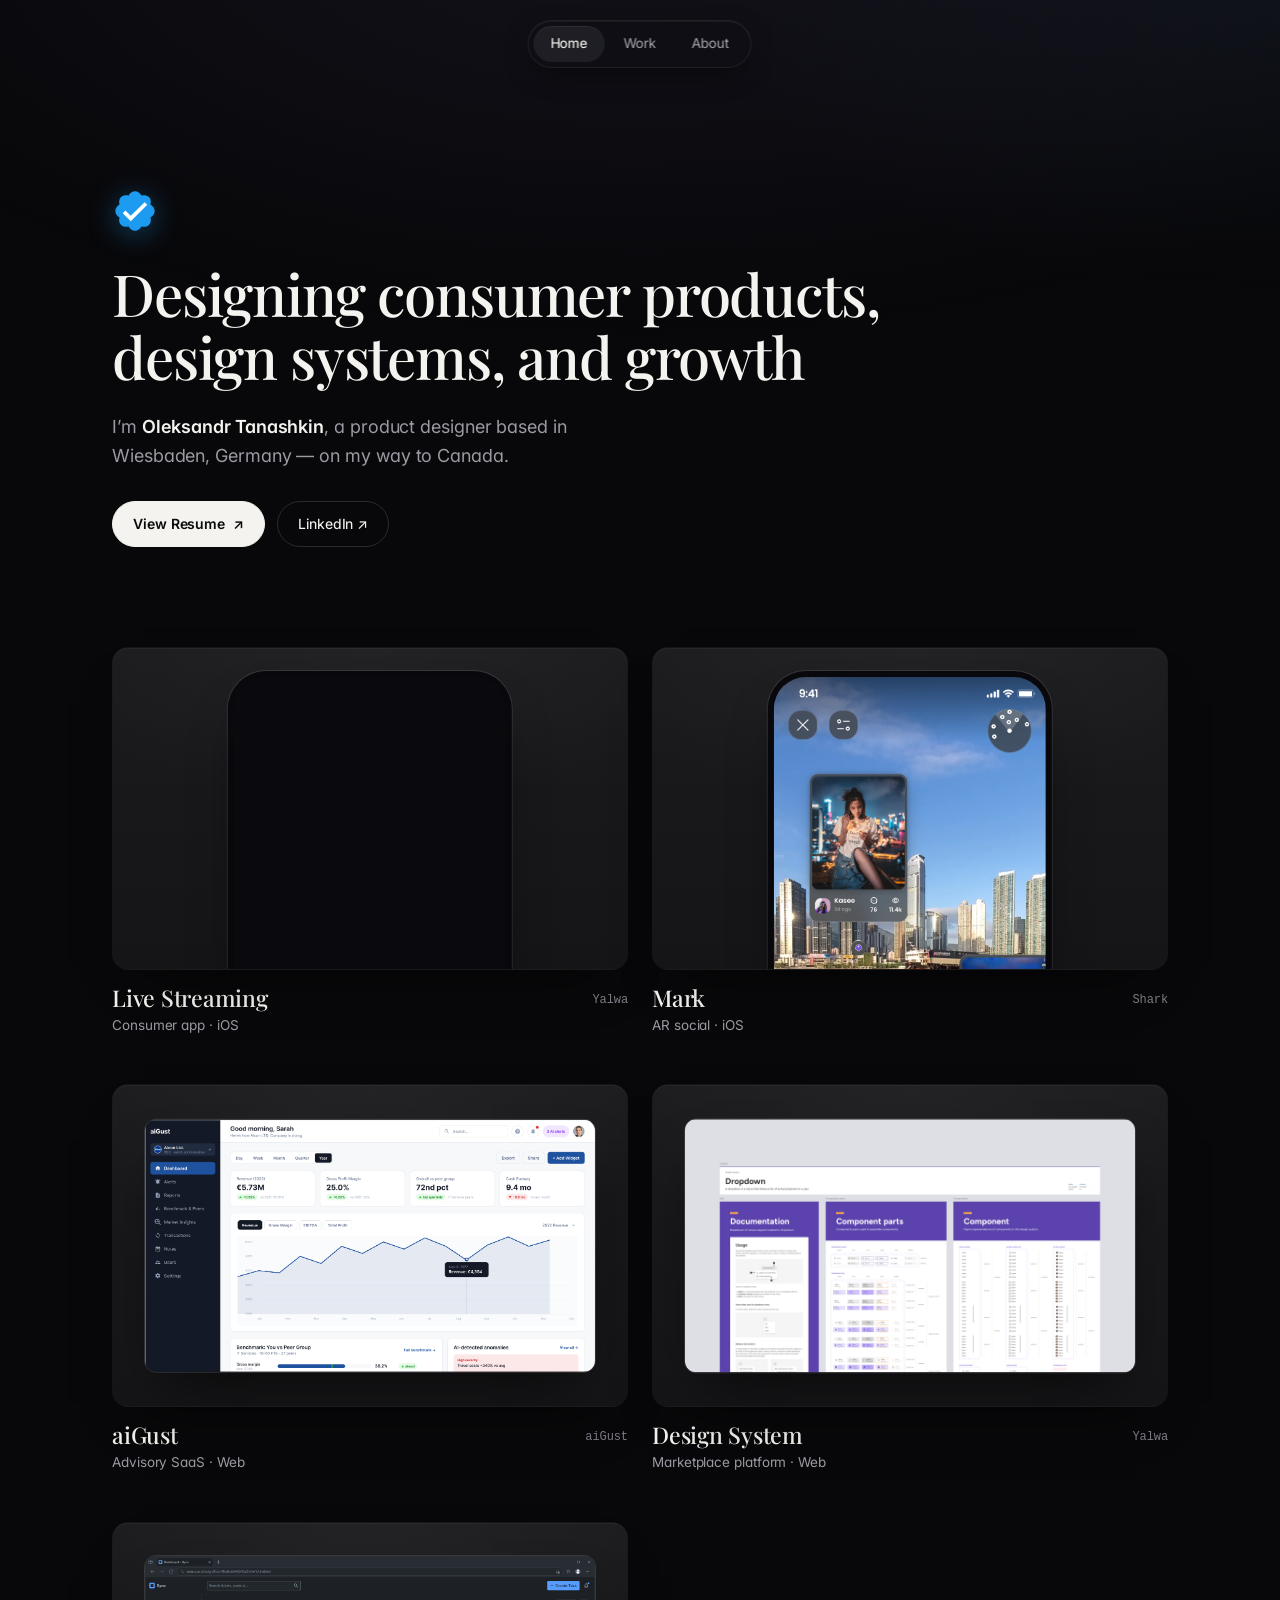
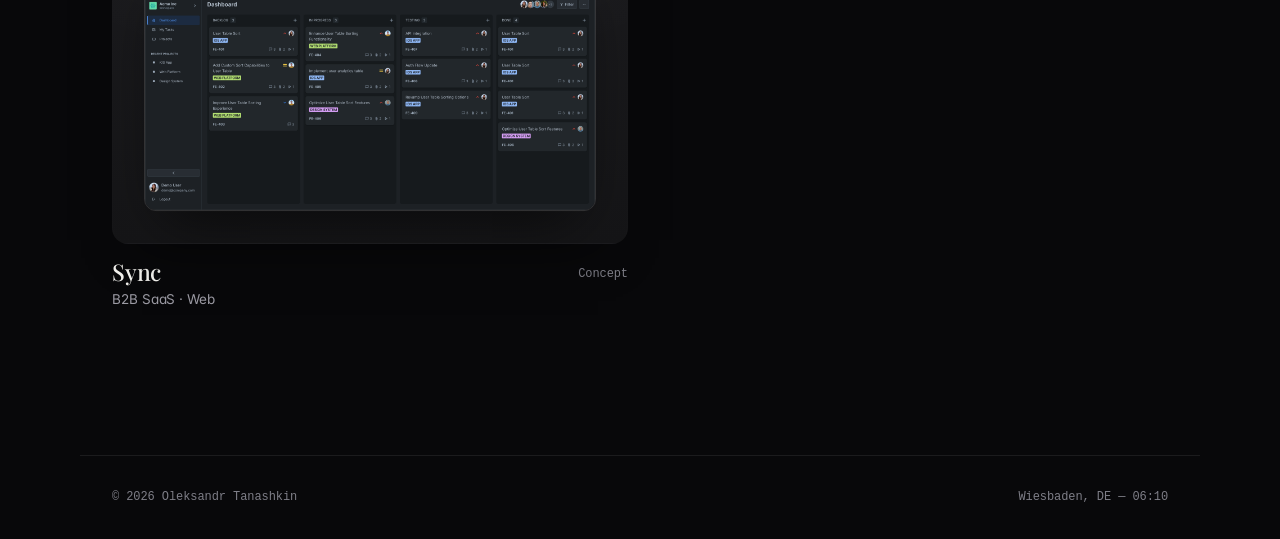
==== commit 091c1f21: "Add case-study motion, cross-page transitions, and motion polish - Cross-page View Transitions on pr" ====
--- a/index.html
+++ b/index.html
@@ -10,6 +10,7 @@
   <link href="https://fonts.googleapis.com/css2?family=Playfair+Display:ital,wght@0,400..700;1,400..600&family=Inter:wght@400;500;600&family=Caveat:wght@500;600&display=swap" rel="stylesheet" />
   <link rel="stylesheet" href="assets/css/style.css" />
   <script>document.documentElement.classList.add('has-js');</script>
+  <script>addEventListener('unhandledrejection',function(e){if(e.reason&&e.reason.name==='AbortError')e.preventDefault();});</script>
 </head>
 <body>
   <nav class="pill">
--- a/assets/css/style.css
+++ b/assets/css/style.css
@@ -3,7 +3,7 @@
   --bg-2: #121215;
   --ink: #f4f3ef;
   --muted: #9b9aa3;
-  --faint: #65656e;
+  --faint: #7e7e87;
   --line: rgba(255,255,255,0.08);
   --line-2: rgba(255,255,255,0.14);
   --serif: "Playfair Display", Georgia, "Times New Roman", serif;
@@ -107,8 +107,9 @@
 
 /* ---------- CTA buttons ---------- */
 .cta-row { display: flex; gap: 12px; flex-wrap: wrap; margin-top: 30px; animation: rise 0.85s var(--ease) 0.2s both; }
-.cta { display: inline-flex; align-items: center; gap: 8px; font-size: 14px; font-weight: 450; padding: 11px 20px; border-radius: 100px; border: 1px solid var(--line-2); color: var(--ink); transition: background 0.25s ease, border-color 0.25s ease, color 0.25s ease, transform 0.25s ease; }
+.cta { display: inline-flex; align-items: center; gap: 8px; font-size: 14px; font-weight: 450; padding: 11px 20px; border-radius: 100px; border: 1px solid var(--line-2); color: var(--ink); transition: background 0.25s ease, border-color 0.25s ease, color 0.25s ease, transform 0.16s var(--ease); }
 .cta:hover { background: rgba(255,255,255,0.08); transform: translateY(-1px); }
+.cta:active { transform: scale(0.98); }
 .cta--primary { background: var(--ink); color: #0a0a0c; border-color: var(--ink); font-weight: 600; }
 .cta--primary:hover { background: #fff; color: #0a0a0c; }
 
@@ -117,11 +118,17 @@
 .gallery--page { margin-top: clamp(40px, 6vw, 64px); }
 .gallery > li { list-style: none; }
 .gcard { display: block; animation: rise 0.9s var(--ease) both; }
+.gallery > li:nth-child(1) .gcard { animation-delay: 0.05s; }
+.gallery > li:nth-child(2) .gcard { animation-delay: 0.12s; }
+.gallery > li:nth-child(3) .gcard { animation-delay: 0.19s; }
+.gallery > li:nth-child(4) .gcard { animation-delay: 0.26s; }
+.gallery > li:nth-child(5) .gcard { animation-delay: 0.33s; }
+.gallery > li:nth-child(6) .gcard { animation-delay: 0.40s; }
 .gthumb {
   position: relative; aspect-ratio: 16/10; border-radius: 16px; overflow: hidden;
   border: 1px solid transparent;
   box-shadow: 0 1px 0 rgba(255,255,255,0.04) inset, 0 26px 50px -30px rgba(0,0,0,0.7);
-  transition: transform 0.5s var(--ease), border-color 0.45s ease, box-shadow 0.45s ease;
+  transition: transform 0.3s var(--ease), border-color 0.3s ease, box-shadow 0.3s ease;
 }
 .gcard:hover .gthumb { transform: translateY(-5px); border-color: var(--line-2); box-shadow: 0 1px 0 rgba(255,255,255,0.06) inset, 0 40px 70px -32px rgba(0,0,0,0.8); }
 /* hover: gently zoom the whole mockup — frame/bezel + screenshot — inside the card */
@@ -269,6 +276,18 @@
   html { scroll-behavior: auto; }
 }
 
+/* ---------- cross-page view transitions (opening a project) ---------- */
+@view-transition { navigation: auto; }
+@keyframes vt-out { to { opacity: 0; } }
+@keyframes vt-in { from { opacity: 0; transform: translateY(8px); } }
+@keyframes vt-in-soft { from { opacity: 0; } }
+::view-transition-old(root) { animation: 0.26s var(--ease) both vt-out; }
+::view-transition-new(root) { animation: 0.42s var(--ease) both vt-in; }
+@media (prefers-reduced-motion: reduce) {
+  ::view-transition-old(root) { animation: 0.18s ease both vt-out; }
+  ::view-transition-new(root) { animation: 0.18s ease both vt-in-soft; }
+}
+
 @media (max-width: 760px) {
   .gallery { grid-template-columns: 1fr; }
   .me { grid-template-columns: 1fr; }
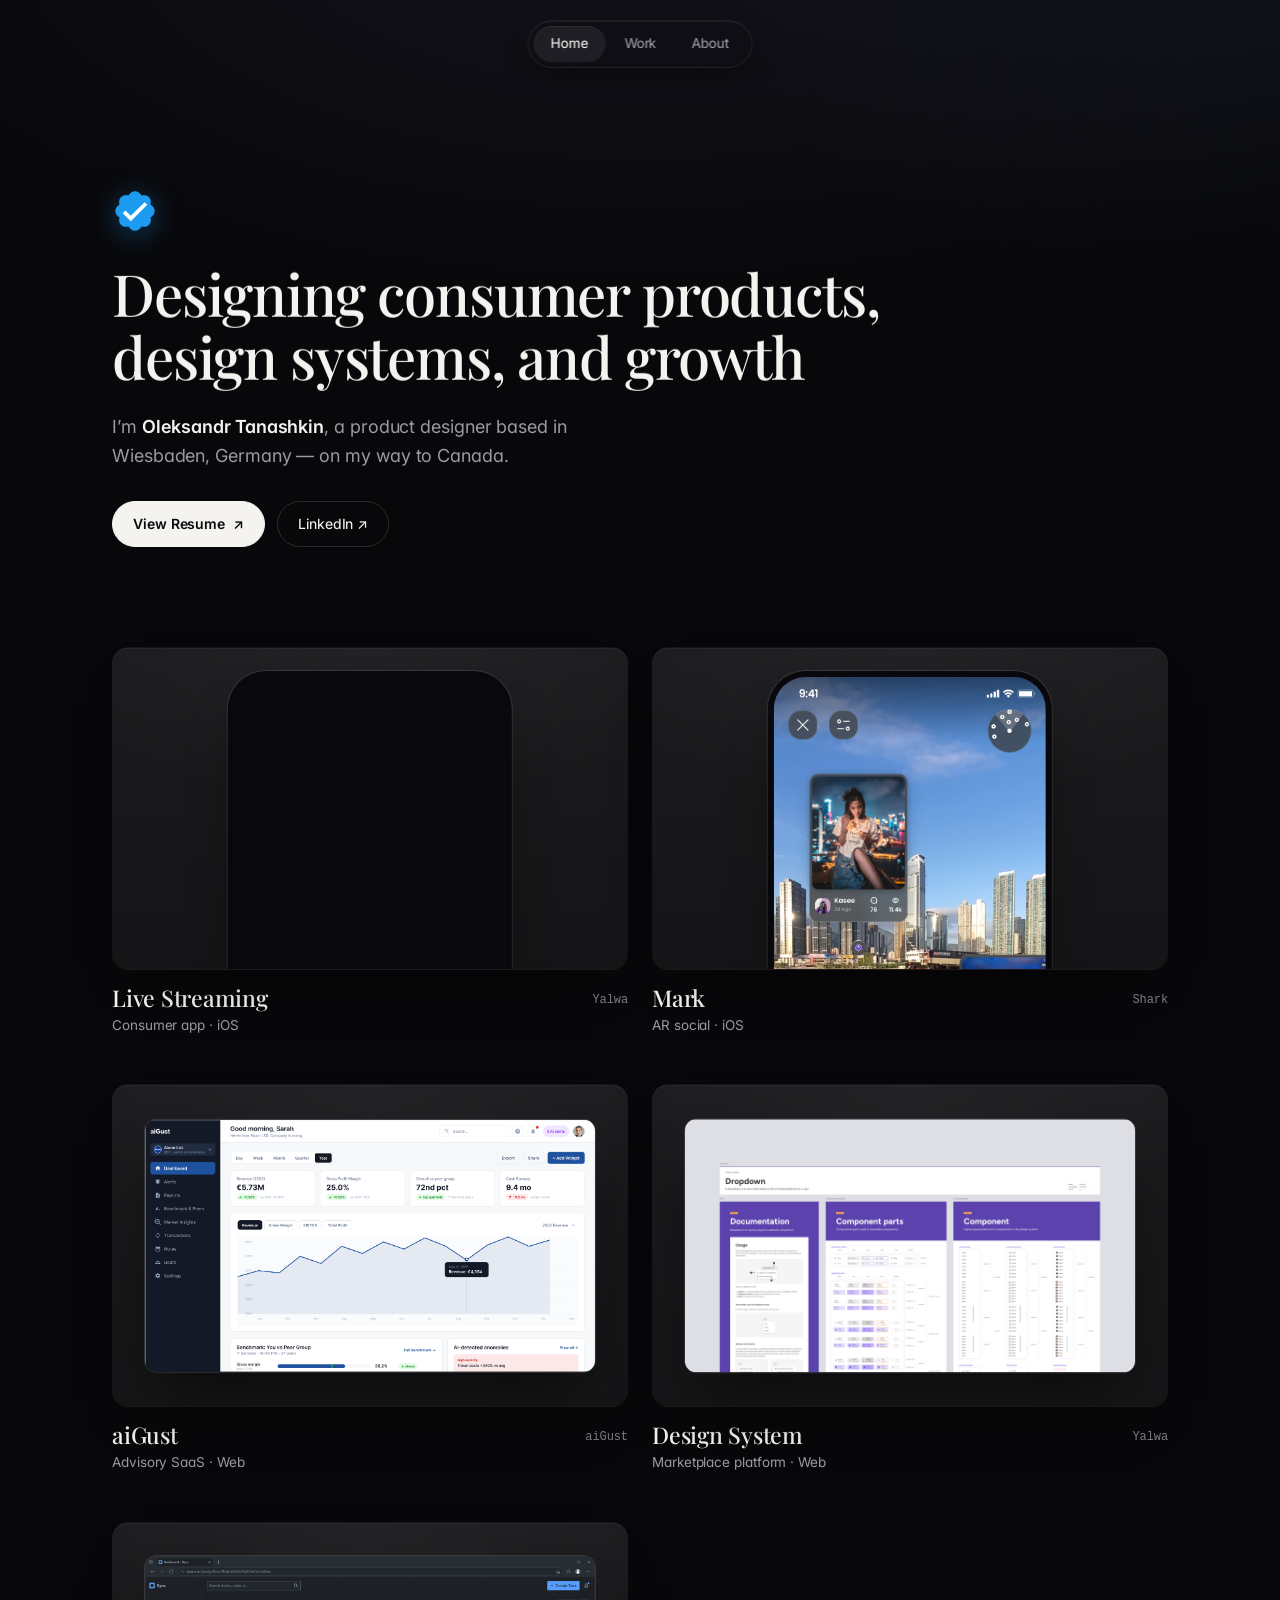
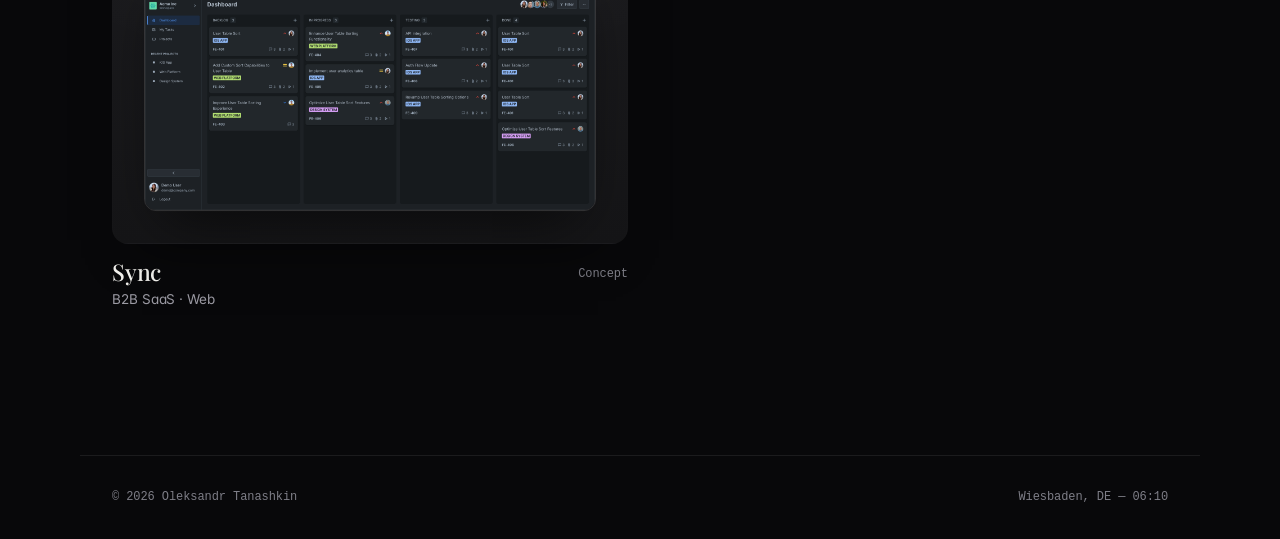
==== commit 52ef7c5e: "Sharpen resume positioning, bullets and education - Lead with Product Designer as the identity; move" ====
--- a/index.html
+++ b/index.html
@@ -40,7 +40,7 @@
     </p>
 
     <div class="cta-row">
-      <a class="cta cta--primary" href="assets/Oleksandr_Tanashkin_Product_Designer_Resume.pdf?v=20260802" target="_blank" rel="noopener">View Resume <span aria-hidden="true">↗</span></a>
+      <a class="cta cta--primary" href="assets/Oleksandr_Tanashkin_Product_Designer_Resume.pdf?v=20260922" target="_blank" rel="noopener">View Resume <span aria-hidden="true">↗</span></a>
       <a class="cta" href="https://www.linkedin.com/in/alexander-tanashkin-6660981bb/" target="_blank" rel="noopener">LinkedIn ↗</a>
     </div>
 
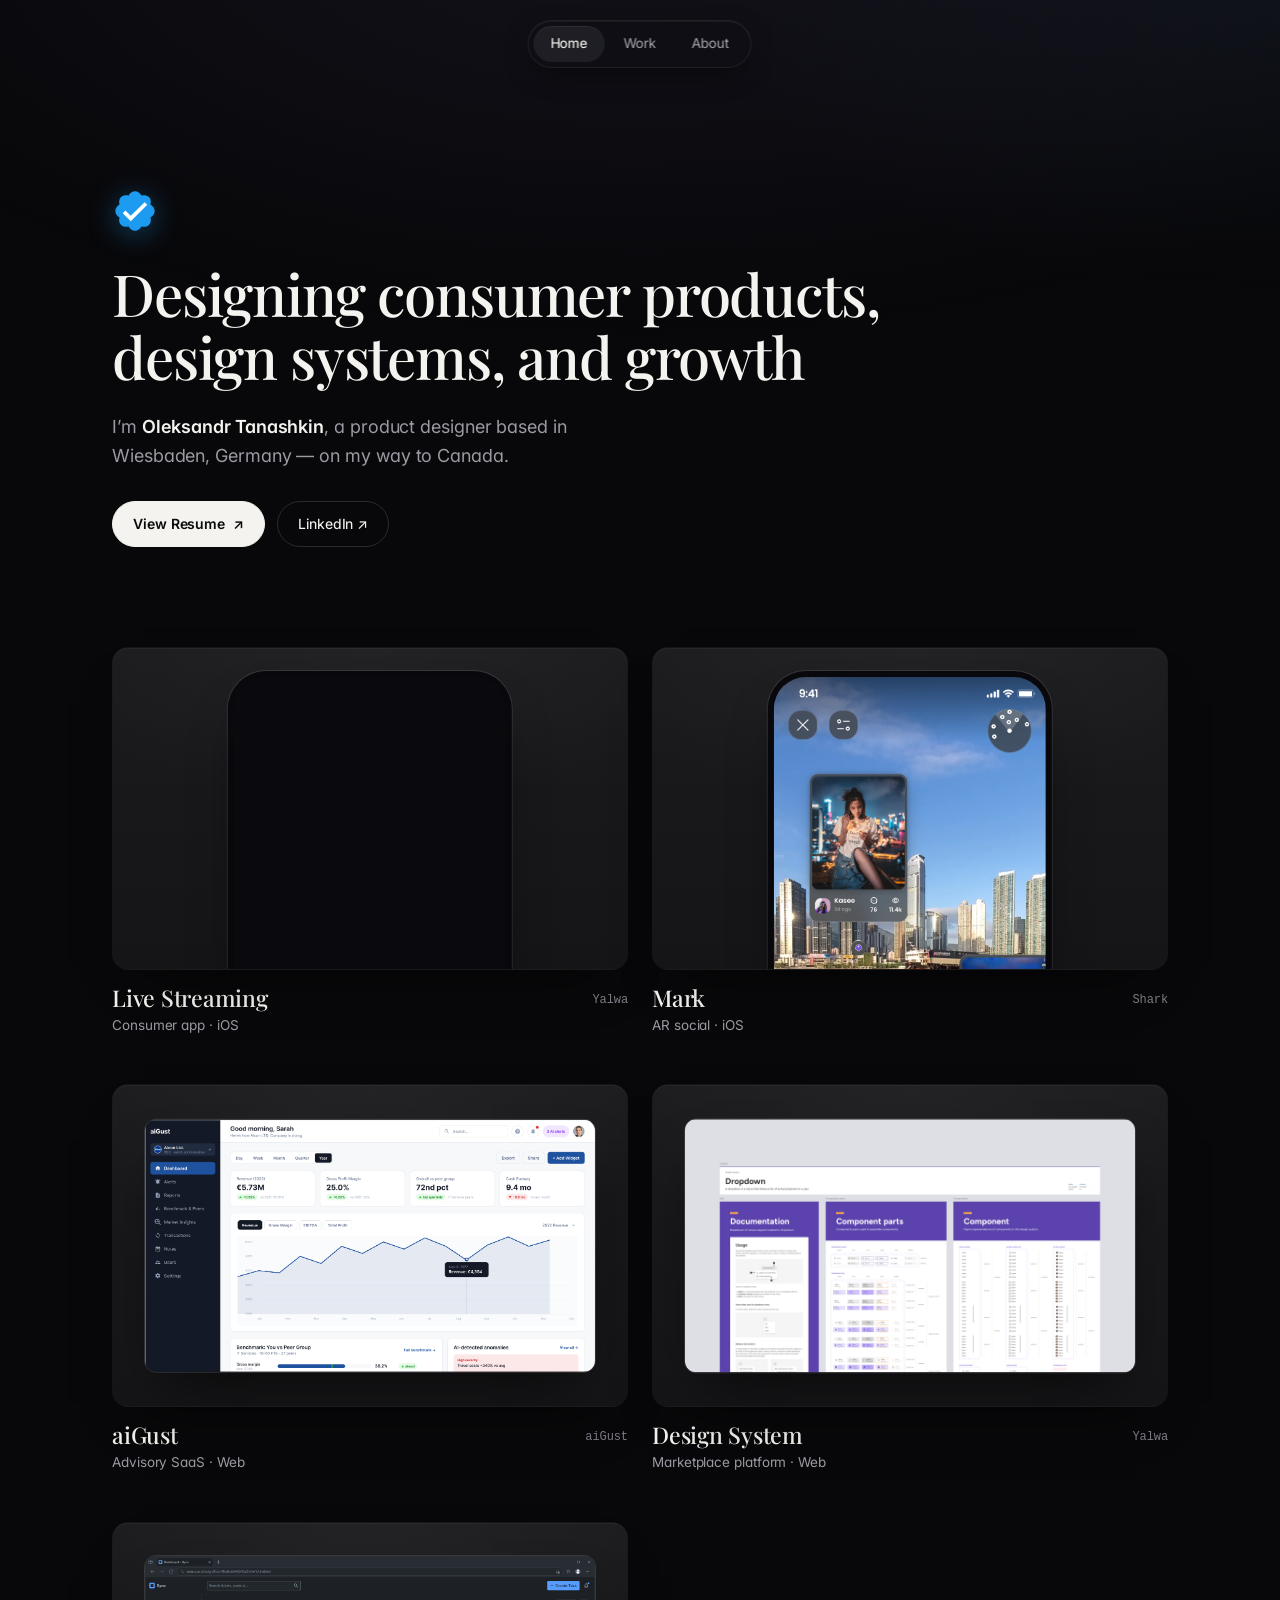
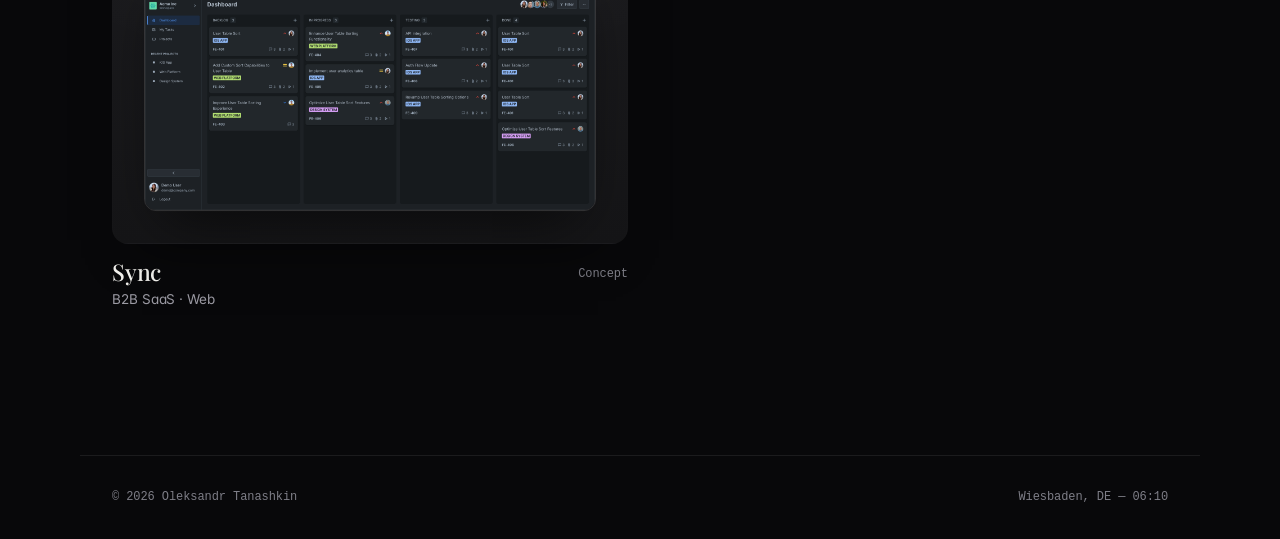
==== commit 6682c05e: "Reword summary and fix its orphaned last line - "with depth in" reads as resume-ese; use "with exper" ====
--- a/index.html
+++ b/index.html
@@ -40,7 +40,7 @@
     </p>
 
     <div class="cta-row">
-      <a class="cta cta--primary" href="assets/Oleksandr_Tanashkin_Product_Designer_Resume.pdf?v=20260922" target="_blank" rel="noopener">View Resume <span aria-hidden="true">↗</span></a>
+      <a class="cta cta--primary" href="assets/Oleksandr_Tanashkin_Product_Designer_Resume.pdf?v=20260922f" target="_blank" rel="noopener">View Resume <span aria-hidden="true">↗</span></a>
       <a class="cta" href="https://www.linkedin.com/in/alexander-tanashkin-6660981bb/" target="_blank" rel="noopener">LinkedIn ↗</a>
     </div>
 
